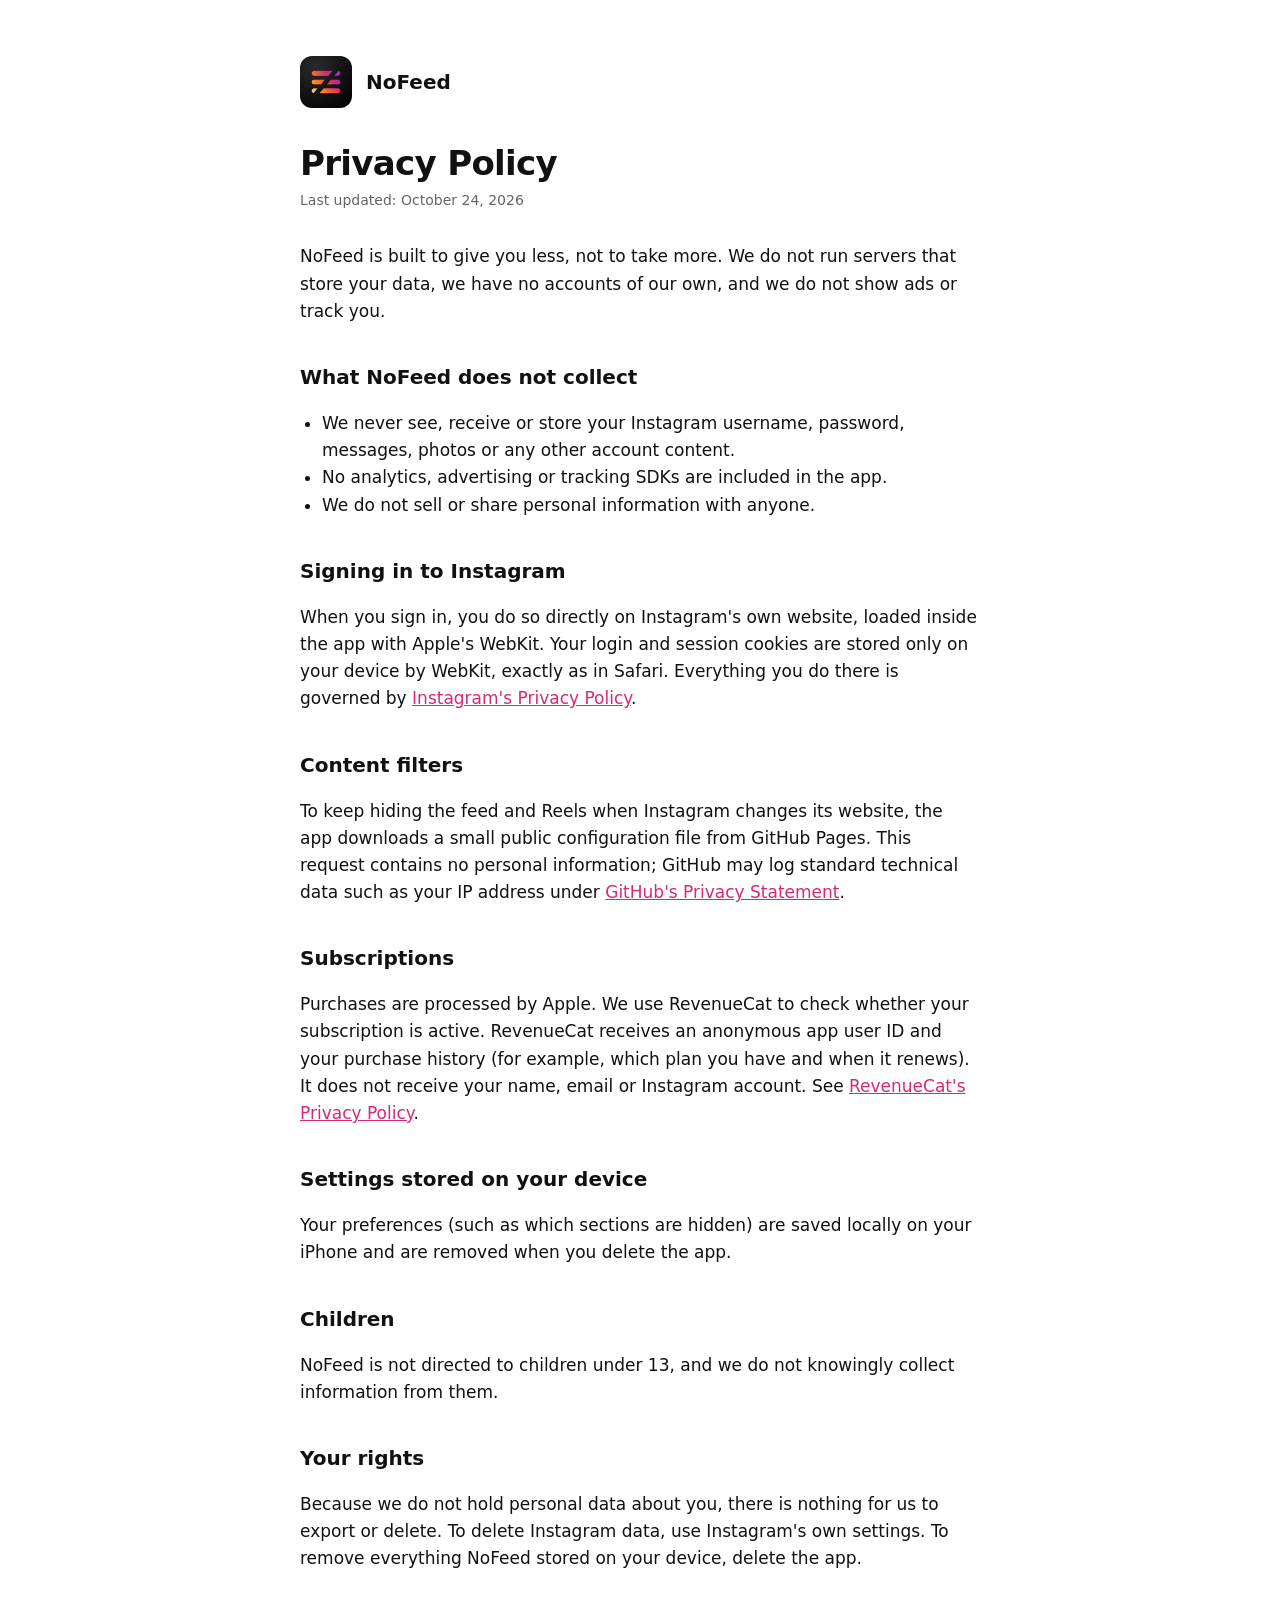
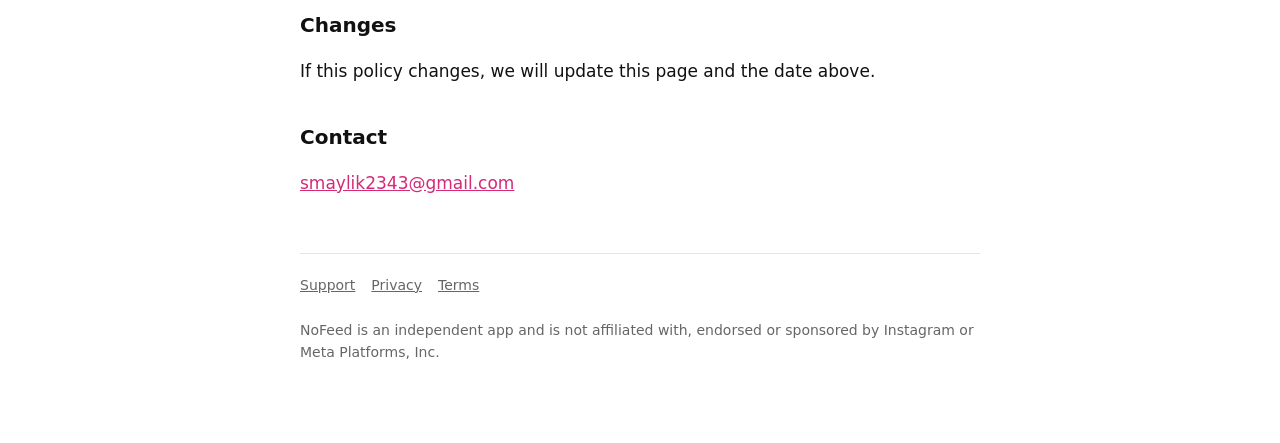
==== privacy.html @ 079a2770 "Pages: support, privacy, terms; filters.json v3 Co-Authored-By: Claude Fable 5.1 <noreply@anthropic." ====
<!doctype html><html lang="en"><head><meta charset="utf-8"><meta name="viewport" content="width=device-width,initial-scale=1"><link rel="stylesheet" href="style.css"><title>Privacy Policy – NoFeed</title></head><body><main><header><img src="icon.png" alt=""><a href="index.html">NoFeed</a></header>
<h1>Privacy Policy</h1><div class="date">Last updated: October 24, 2026</div>
<p>NoFeed is built to give you less, not to take more. We do not run servers that store your data, we have no accounts of our own, and we do not show ads or track you.</p>
<h2>What NoFeed does not collect</h2>
<ul><li>We never see, receive or store your Instagram username, password, messages, photos or any other account content.</li>
<li>No analytics, advertising or tracking SDKs are included in the app.</li>
<li>We do not sell or share personal information with anyone.</li></ul>
<h2>Signing in to Instagram</h2>
<p>When you sign in, you do so directly on Instagram's own website, loaded inside the app with Apple's WebKit. Your login and session cookies are stored only on your device by WebKit, exactly as in Safari. Everything you do there is governed by <a href="https://privacycenter.instagram.com/policy">Instagram's Privacy Policy</a>.</p>
<h2>Content filters</h2>
<p>To keep hiding the feed and Reels when Instagram changes its website, the app downloads a small public configuration file from GitHub Pages. This request contains no personal information; GitHub may log standard technical data such as your IP address under <a href="https://docs.github.com/en/site-policy/privacy-policies/github-general-privacy-statement">GitHub's Privacy Statement</a>.</p>
<h2>Subscriptions</h2>
<p>Purchases are processed by Apple. We use RevenueCat to check whether your subscription is active. RevenueCat receives an anonymous app user ID and your purchase history (for example, which plan you have and when it renews). It does not receive your name, email or Instagram account. See <a href="https://www.revenuecat.com/privacy">RevenueCat's Privacy Policy</a>.</p>
<h2>Settings stored on your device</h2>
<p>Your preferences (such as which sections are hidden) are saved locally on your iPhone and are removed when you delete the app.</p>
<h2>Children</h2>
<p>NoFeed is not directed to children under 13, and we do not knowingly collect information from them.</p>
<h2>Your rights</h2>
<p>Because we do not hold personal data about you, there is nothing for us to export or delete. To delete Instagram data, use Instagram's own settings. To remove everything NoFeed stored on your device, delete the app.</p>
<h2>Changes</h2>
<p>If this policy changes, we will update this page and the date above.</p>
<h2>Contact</h2>
<p><a href="mailto:smaylik2343@gmail.com">smaylik2343@gmail.com</a></p>
<footer><a href="index.html">Support</a><a href="privacy.html">Privacy</a><a href="terms.html">Terms</a><br><br>NoFeed is an independent app and is not affiliated with, endorsed or sponsored by Instagram or Meta Platforms, Inc.</footer></main></body></html>
---- style.css ----
:root{--bg:#fff;--fg:#111;--mut:#666;--line:#e5e5e5;--acc:#D62976}
@media (prefers-color-scheme:dark){:root{--bg:#000;--fg:#f2f2f2;--mut:#9a9aa0;--line:#222}}
*{box-sizing:border-box}body{margin:0;background:var(--bg);color:var(--fg);font:17px/1.6 -apple-system,BlinkMacSystemFont,"SF Pro Text",Inter,system-ui,sans-serif}
main{max-width:720px;margin:0 auto;padding:56px 20px 80px}
header{display:flex;align-items:center;gap:14px;margin-bottom:36px}header img{width:52px;height:52px;border-radius:12px}
header a{color:var(--fg);text-decoration:none;font-weight:700;font-size:20px}
h1{font-size:34px;line-height:1.15;letter-spacing:-0.02em;margin:0 0 6px}.date{color:var(--mut);font-size:14px;margin-bottom:32px}
h2{font-size:20px;margin:36px 0 8px}a{color:var(--acc)}ul{padding-left:22px}
footer{margin-top:56px;padding-top:20px;border-top:1px solid var(--line);color:var(--mut);font-size:14px}footer a{color:var(--mut);margin-right:16px}
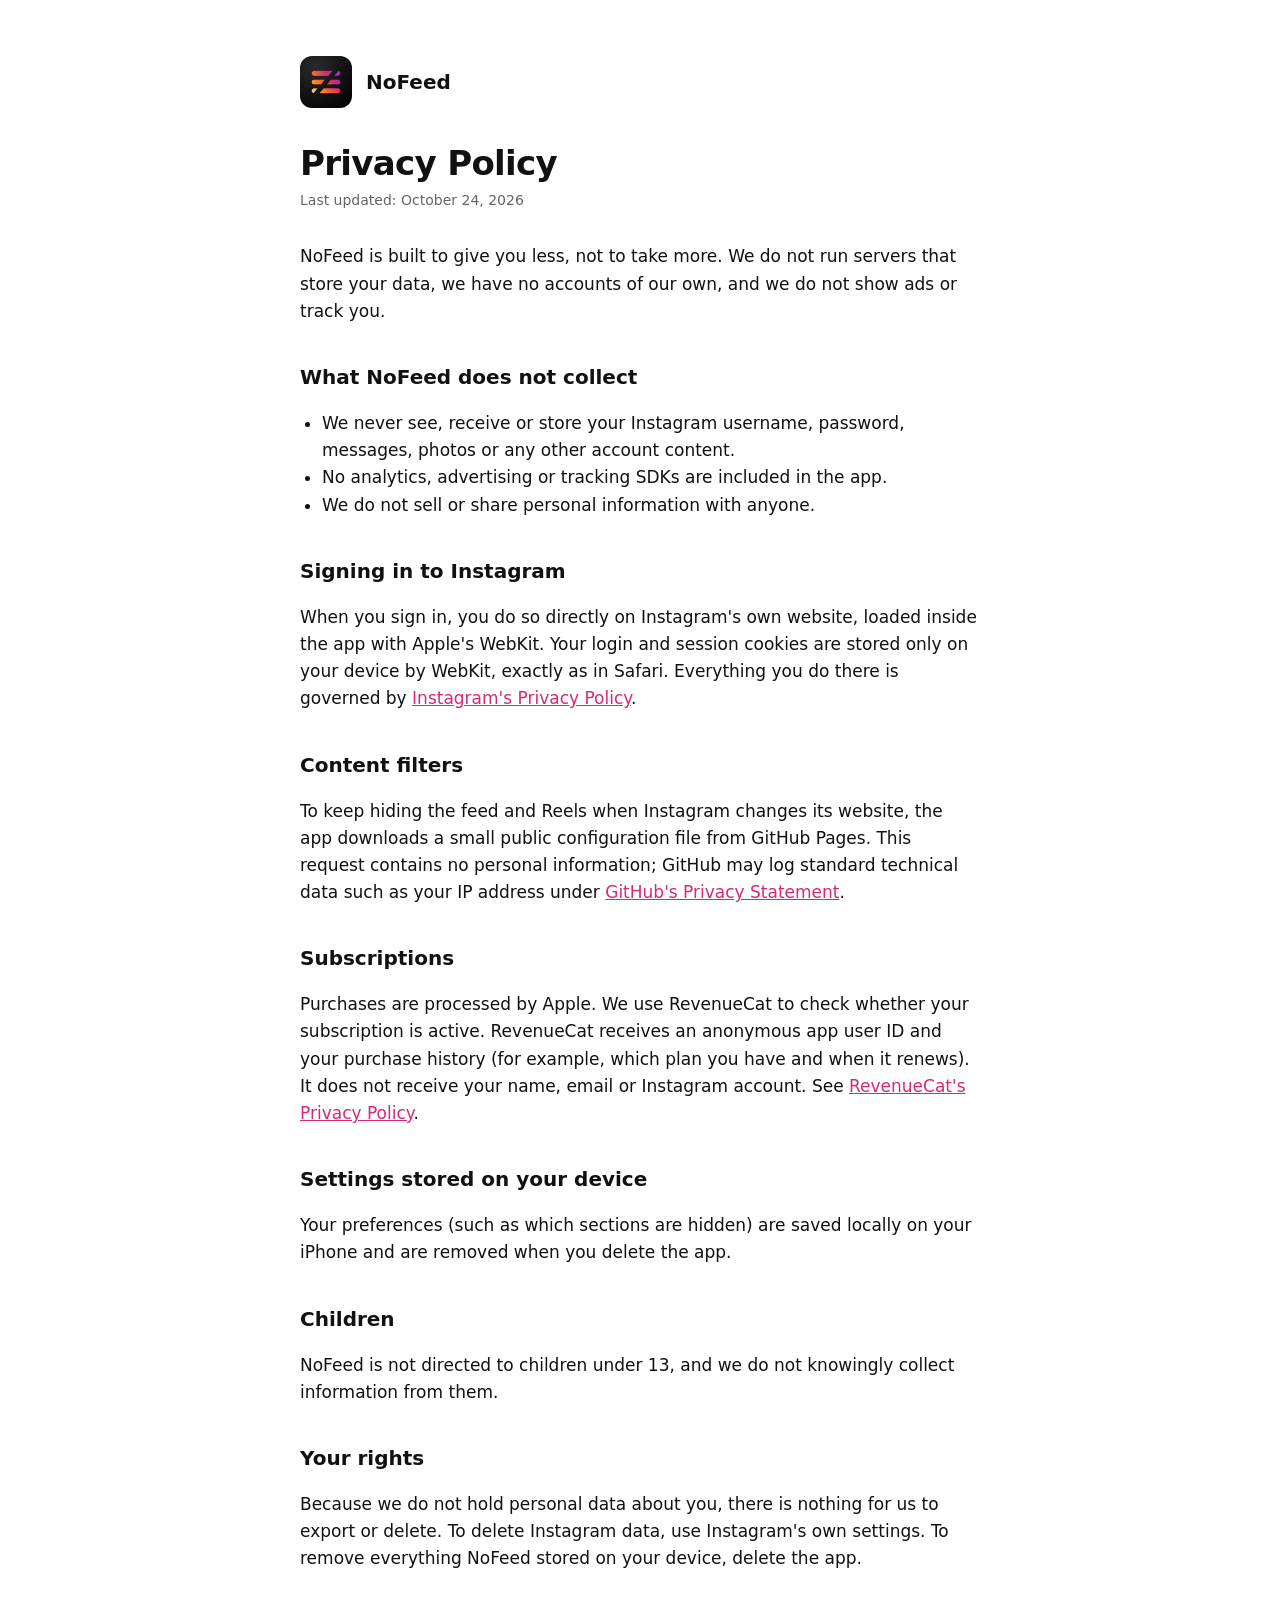
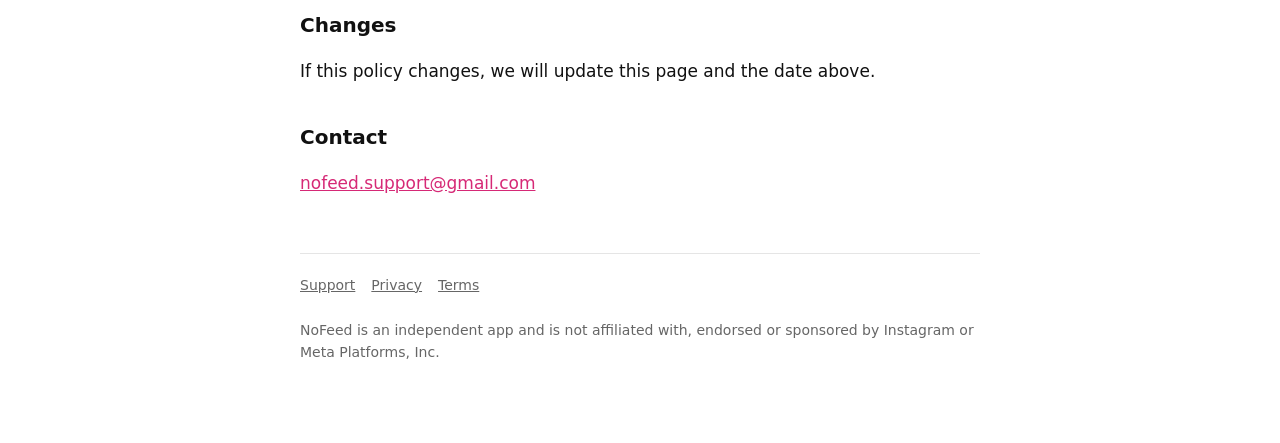
==== commit 51ffa002: "Contact email: nofeed.support@gmail.com" ====
--- a/privacy.html
+++ b/privacy.html
@@ -20,5 +20,5 @@
 <h2>Changes</h2>
 <p>If this policy changes, we will update this page and the date above.</p>
 <h2>Contact</h2>
-<p><a href="mailto:smaylik2343@gmail.com">smaylik2343@gmail.com</a></p>
+<p><a href="mailto:nofeed.support@gmail.com">nofeed.support@gmail.com</a></p>
 <footer><a href="index.html">Support</a><a href="privacy.html">Privacy</a><a href="terms.html">Terms</a><br><br>NoFeed is an independent app and is not affiliated with, endorsed or sponsored by Instagram or Meta Platforms, Inc.</footer></main></body></html>
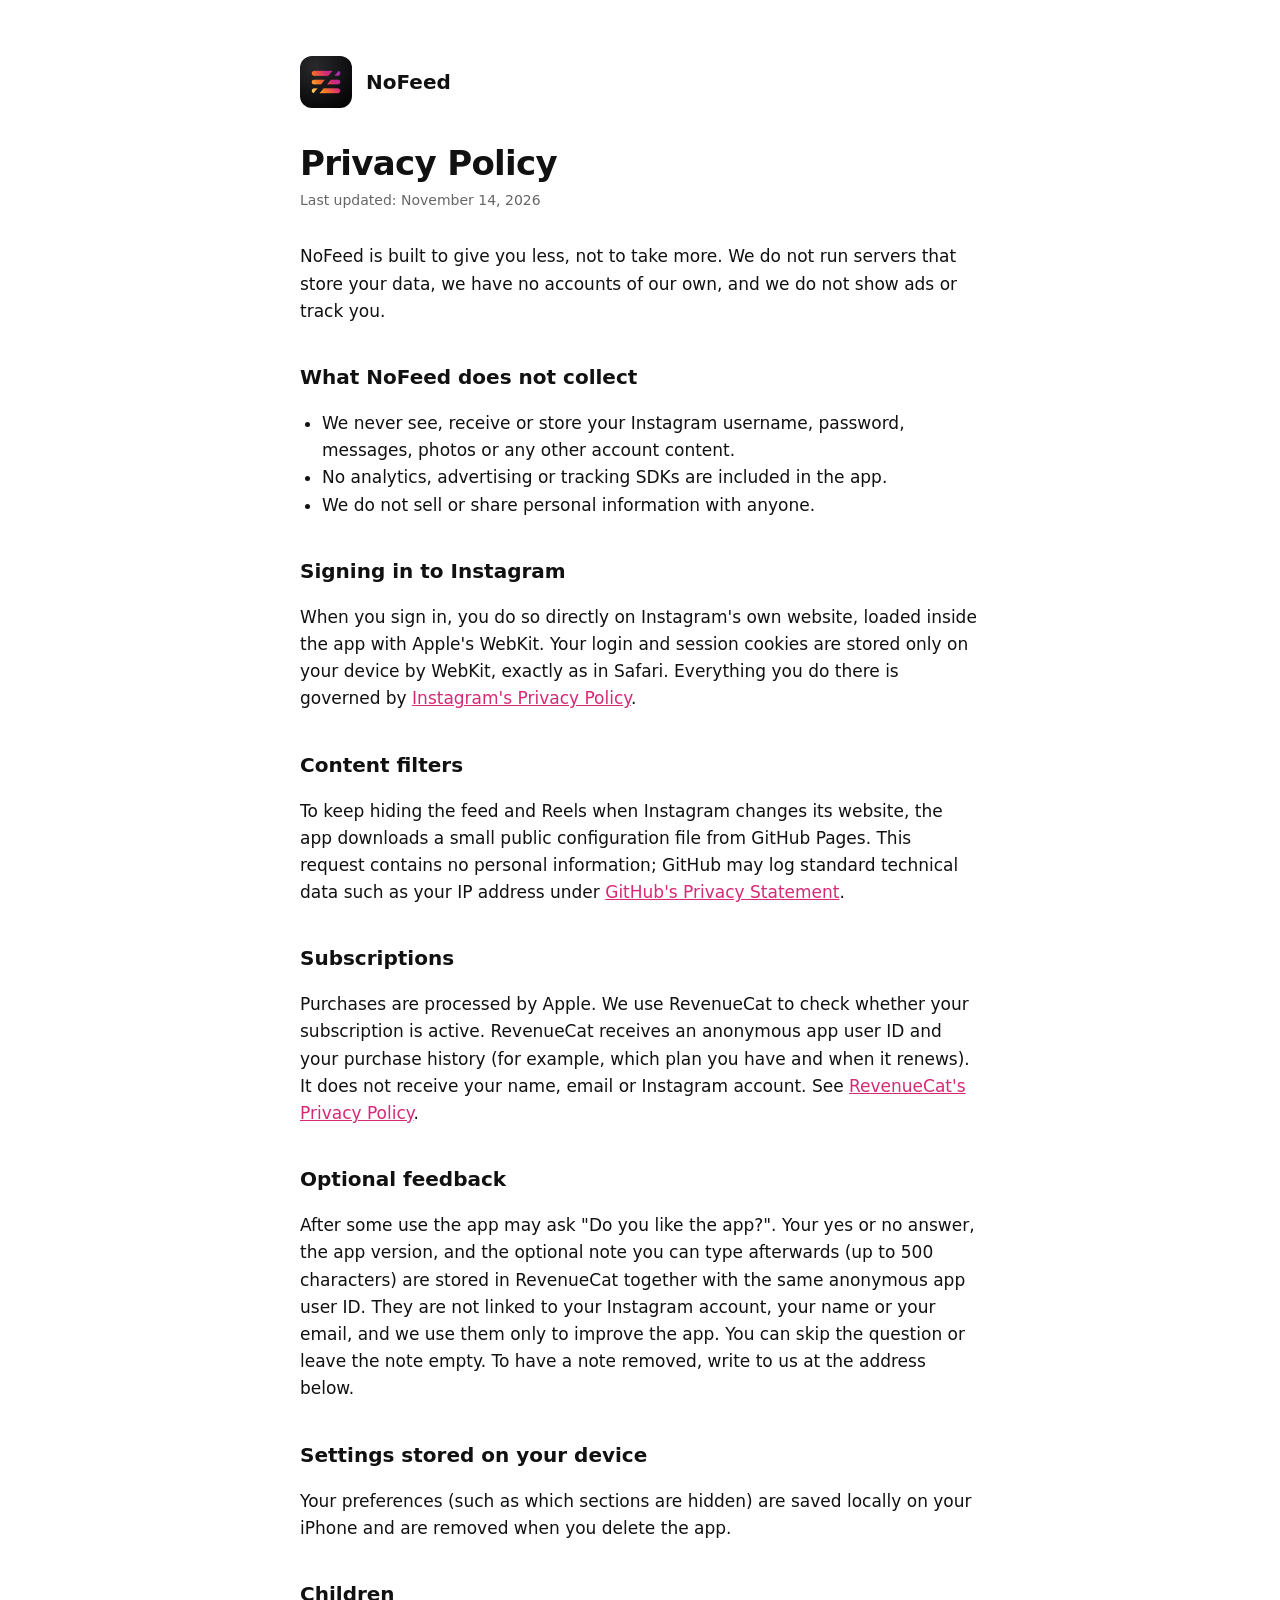
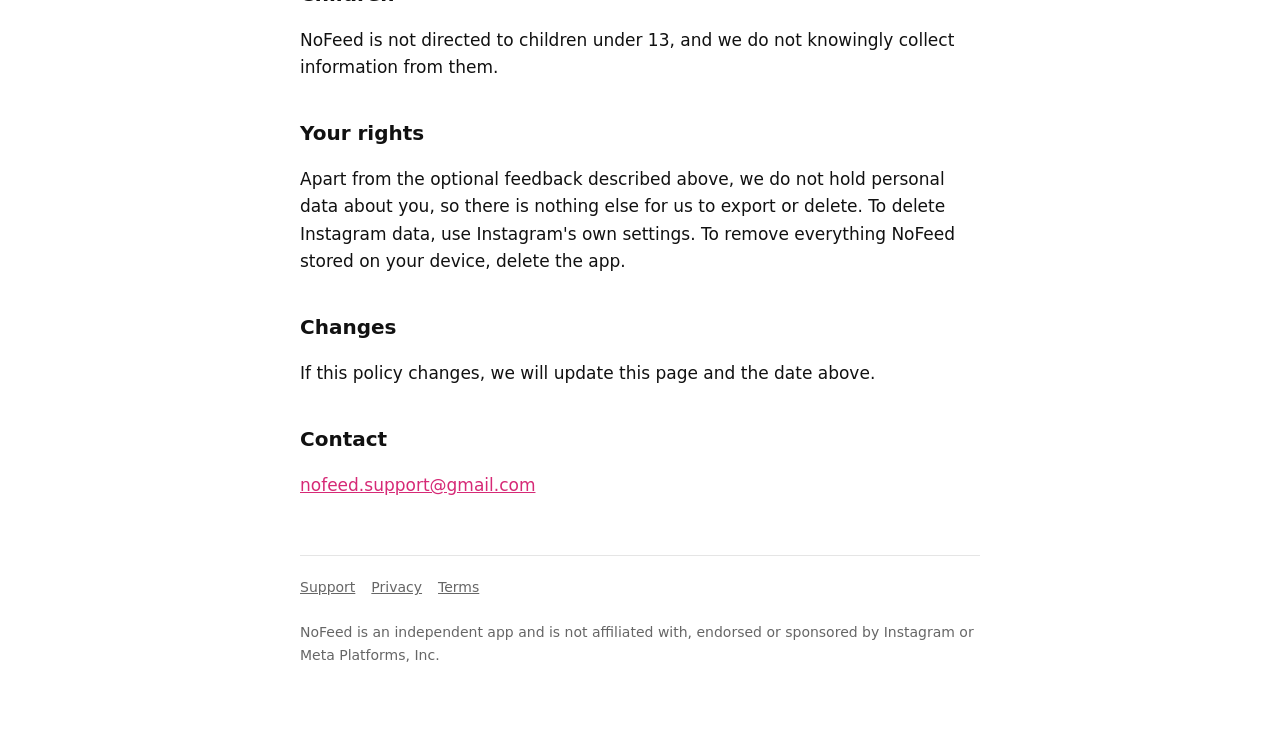
==== commit 5066baa8: "Privacy policy: optional feedback answers are stored in RevenueCat with the anonymous app user ID Co" ====
--- a/privacy.html
+++ b/privacy.html
@@ -1,5 +1,5 @@
 <!doctype html><html lang="en"><head><meta charset="utf-8"><meta name="viewport" content="width=device-width,initial-scale=1"><link rel="stylesheet" href="style.css"><title>Privacy Policy – NoFeed</title></head><body><main><header><img src="icon.png" alt=""><a href="index.html">NoFeed</a></header>
-<h1>Privacy Policy</h1><div class="date">Last updated: October 24, 2026</div>
+<h1>Privacy Policy</h1><div class="date">Last updated: November 14, 2026</div>
 <p>NoFeed is built to give you less, not to take more. We do not run servers that store your data, we have no accounts of our own, and we do not show ads or track you.</p>
 <h2>What NoFeed does not collect</h2>
 <ul><li>We never see, receive or store your Instagram username, password, messages, photos or any other account content.</li>
@@ -11,12 +11,14 @@
 <p>To keep hiding the feed and Reels when Instagram changes its website, the app downloads a small public configuration file from GitHub Pages. This request contains no personal information; GitHub may log standard technical data such as your IP address under <a href="https://docs.github.com/en/site-policy/privacy-policies/github-general-privacy-statement">GitHub's Privacy Statement</a>.</p>
 <h2>Subscriptions</h2>
 <p>Purchases are processed by Apple. We use RevenueCat to check whether your subscription is active. RevenueCat receives an anonymous app user ID and your purchase history (for example, which plan you have and when it renews). It does not receive your name, email or Instagram account. See <a href="https://www.revenuecat.com/privacy">RevenueCat's Privacy Policy</a>.</p>
+<h2>Optional feedback</h2>
+<p>After some use the app may ask "Do you like the app?". Your yes or no answer, the app version, and the optional note you can type afterwards (up to 500 characters) are stored in RevenueCat together with the same anonymous app user ID. They are not linked to your Instagram account, your name or your email, and we use them only to improve the app. You can skip the question or leave the note empty. To have a note removed, write to us at the address below.</p>
 <h2>Settings stored on your device</h2>
 <p>Your preferences (such as which sections are hidden) are saved locally on your iPhone and are removed when you delete the app.</p>
 <h2>Children</h2>
 <p>NoFeed is not directed to children under 13, and we do not knowingly collect information from them.</p>
 <h2>Your rights</h2>
-<p>Because we do not hold personal data about you, there is nothing for us to export or delete. To delete Instagram data, use Instagram's own settings. To remove everything NoFeed stored on your device, delete the app.</p>
+<p>Apart from the optional feedback described above, we do not hold personal data about you, so there is nothing else for us to export or delete. To delete Instagram data, use Instagram's own settings. To remove everything NoFeed stored on your device, delete the app.</p>
 <h2>Changes</h2>
 <p>If this policy changes, we will update this page and the date above.</p>
 <h2>Contact</h2>
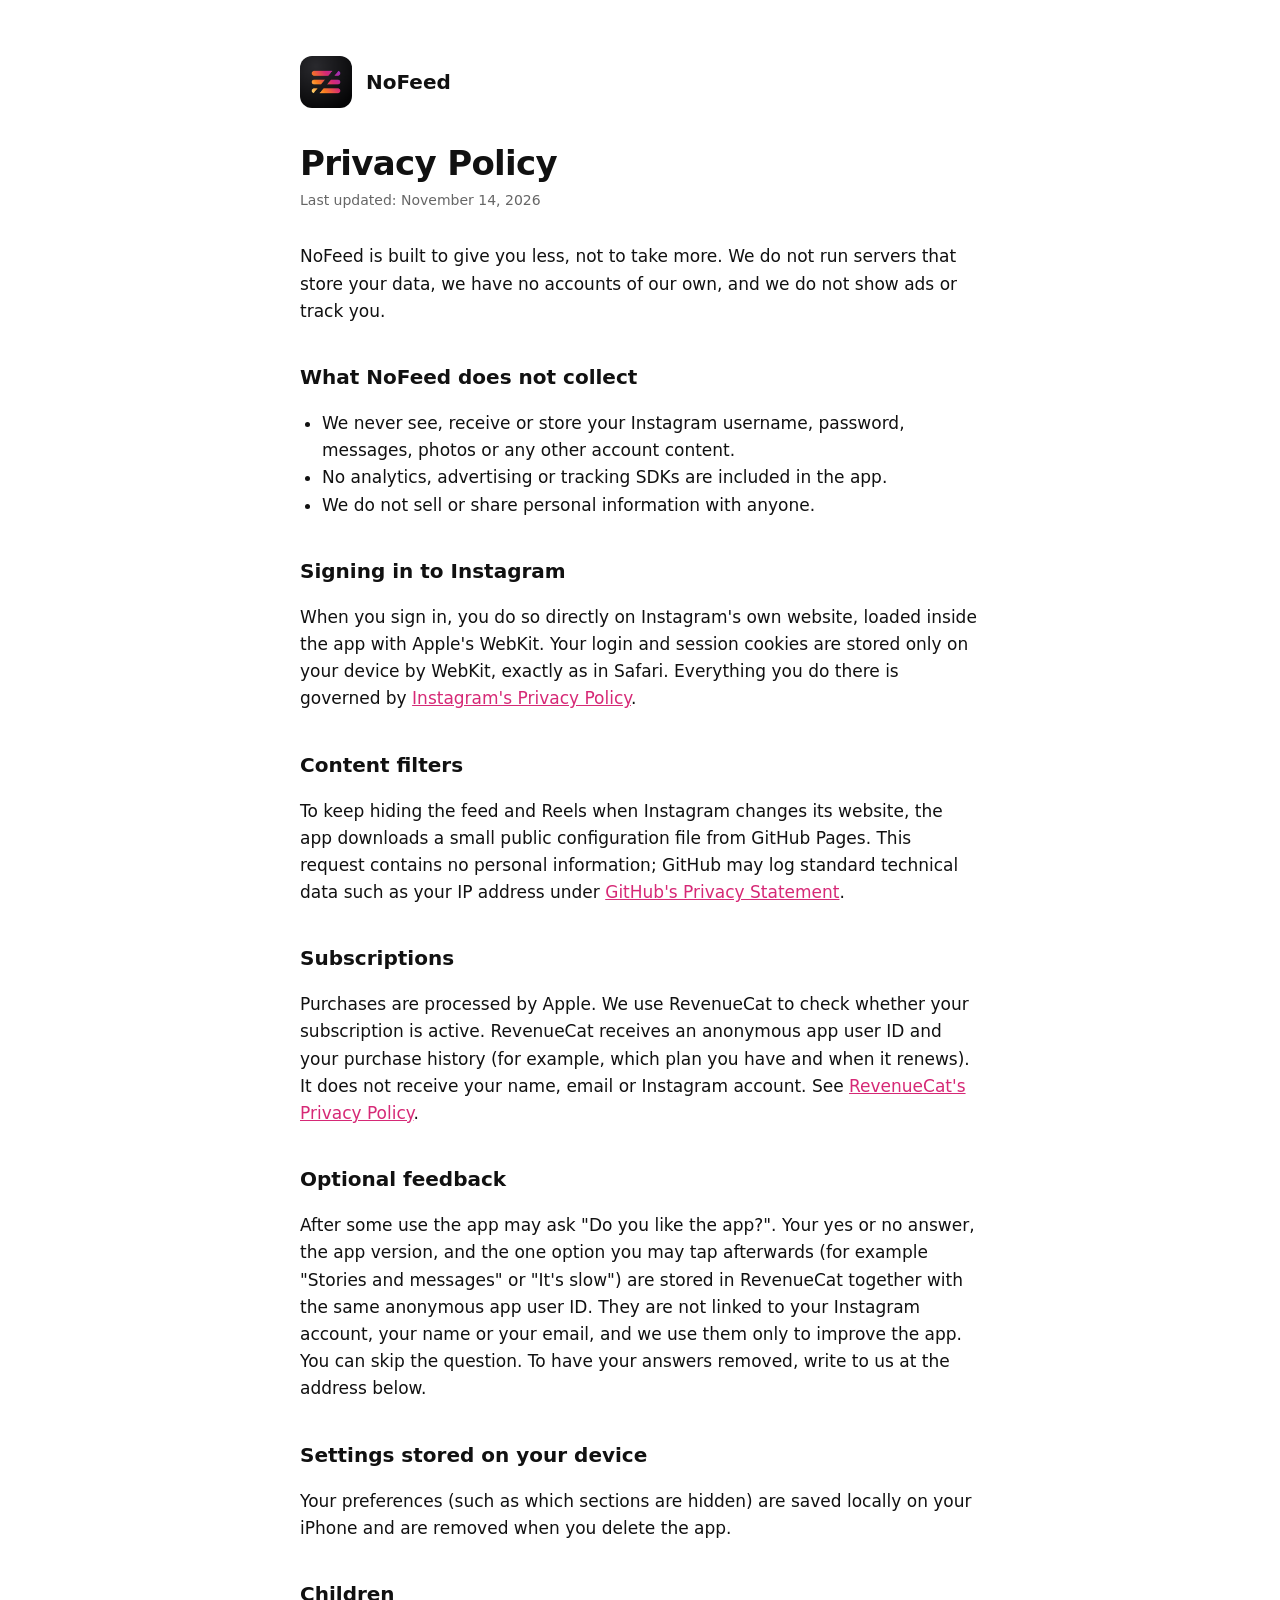
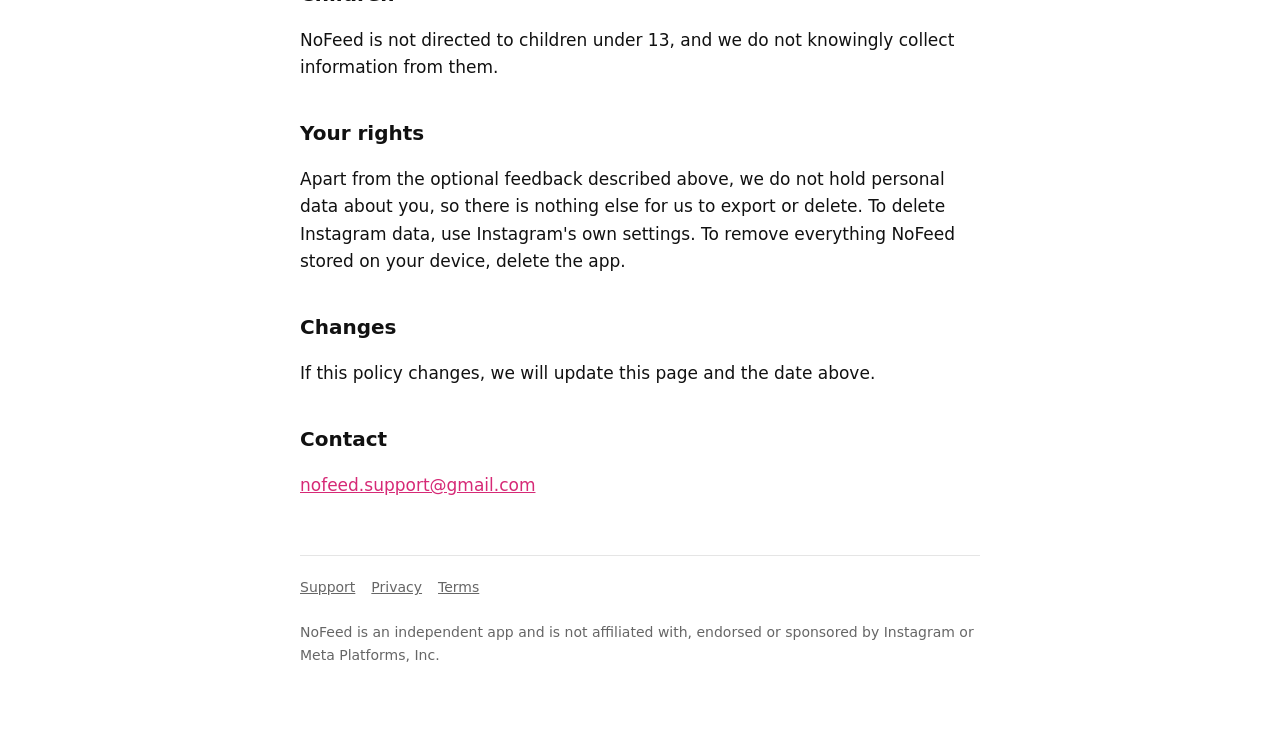
==== commit a677502c: "Privacy policy: the feedback follow-up is a tapped option, no free text Co-Authored-By: Claude Opus " ====
--- a/privacy.html
+++ b/privacy.html
@@ -12,7 +12,7 @@
 <h2>Subscriptions</h2>
 <p>Purchases are processed by Apple. We use RevenueCat to check whether your subscription is active. RevenueCat receives an anonymous app user ID and your purchase history (for example, which plan you have and when it renews). It does not receive your name, email or Instagram account. See <a href="https://www.revenuecat.com/privacy">RevenueCat's Privacy Policy</a>.</p>
 <h2>Optional feedback</h2>
-<p>After some use the app may ask "Do you like the app?". Your yes or no answer, the app version, and the optional note you can type afterwards (up to 500 characters) are stored in RevenueCat together with the same anonymous app user ID. They are not linked to your Instagram account, your name or your email, and we use them only to improve the app. You can skip the question or leave the note empty. To have a note removed, write to us at the address below.</p>
+<p>After some use the app may ask "Do you like the app?". Your yes or no answer, the app version, and the one option you may tap afterwards (for example "Stories and messages" or "It's slow") are stored in RevenueCat together with the same anonymous app user ID. They are not linked to your Instagram account, your name or your email, and we use them only to improve the app. You can skip the question. To have your answers removed, write to us at the address below.</p>
 <h2>Settings stored on your device</h2>
 <p>Your preferences (such as which sections are hidden) are saved locally on your iPhone and are removed when you delete the app.</p>
 <h2>Children</h2>
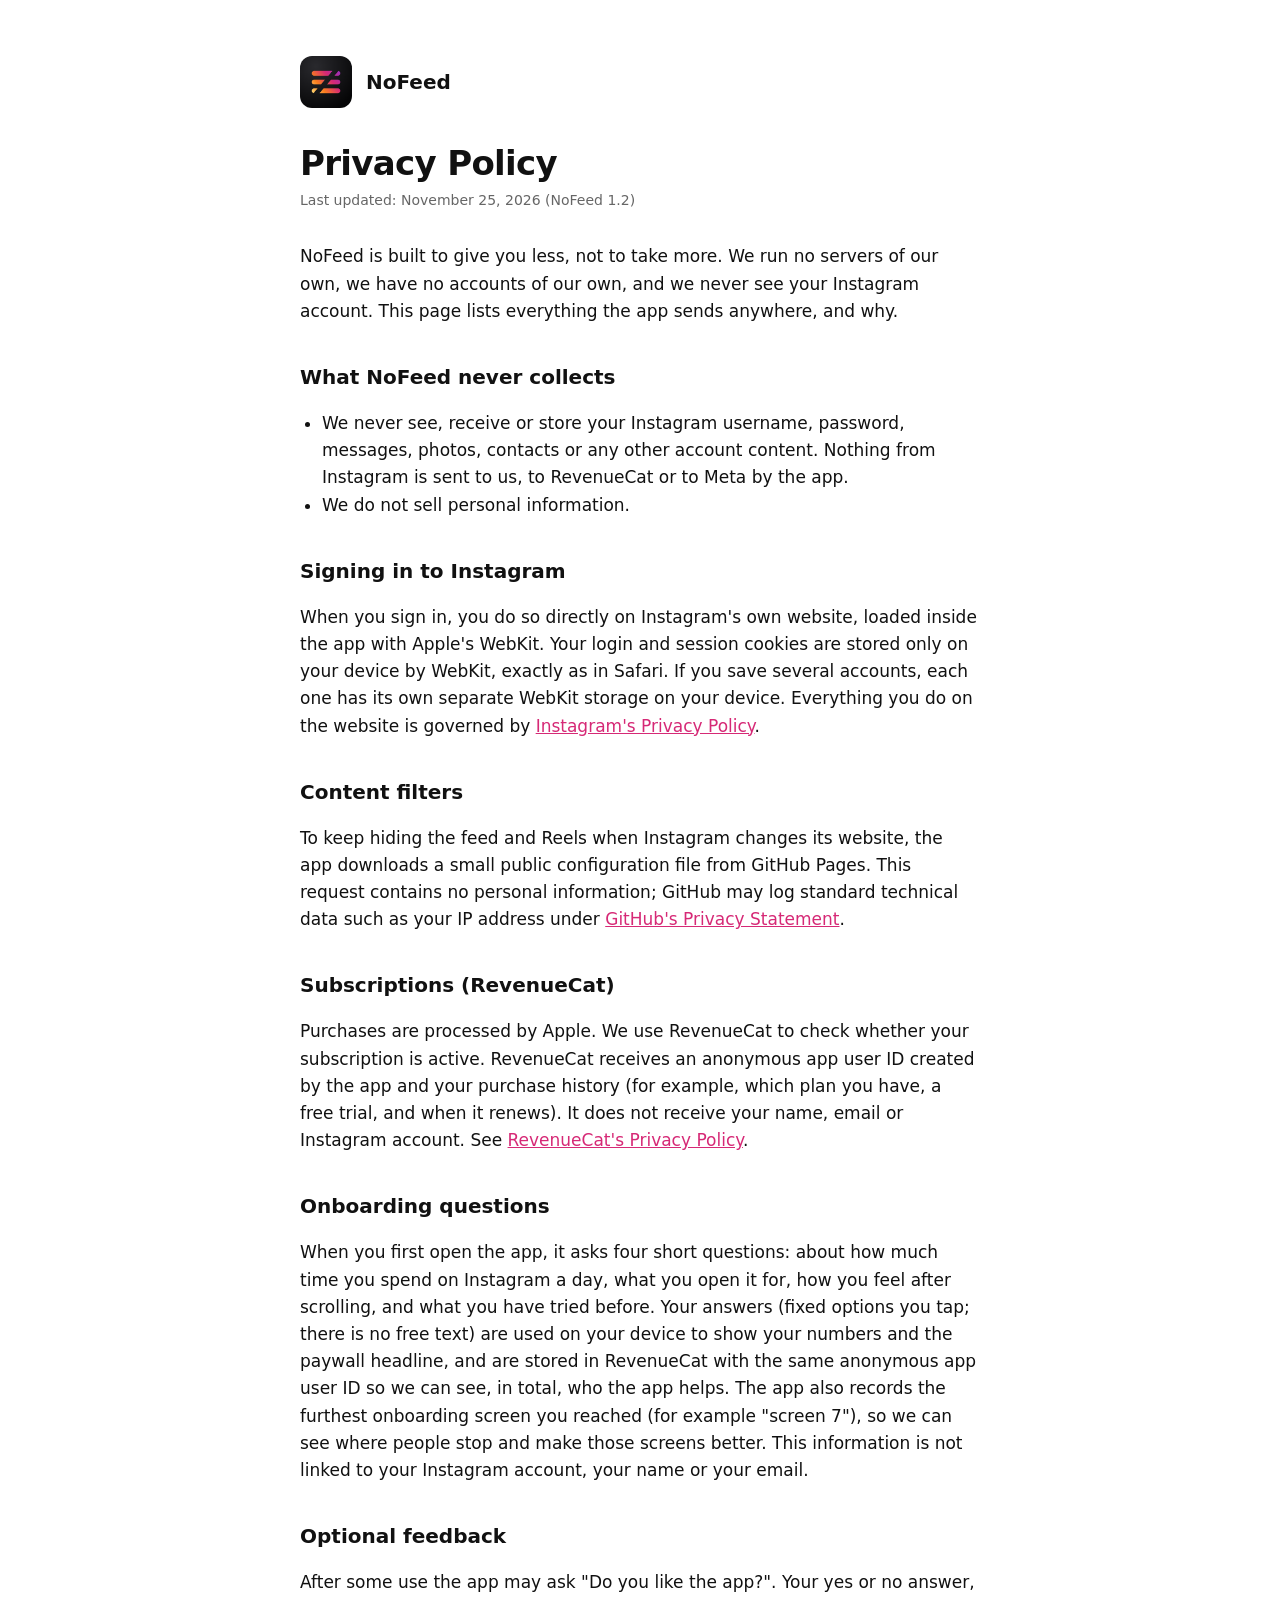
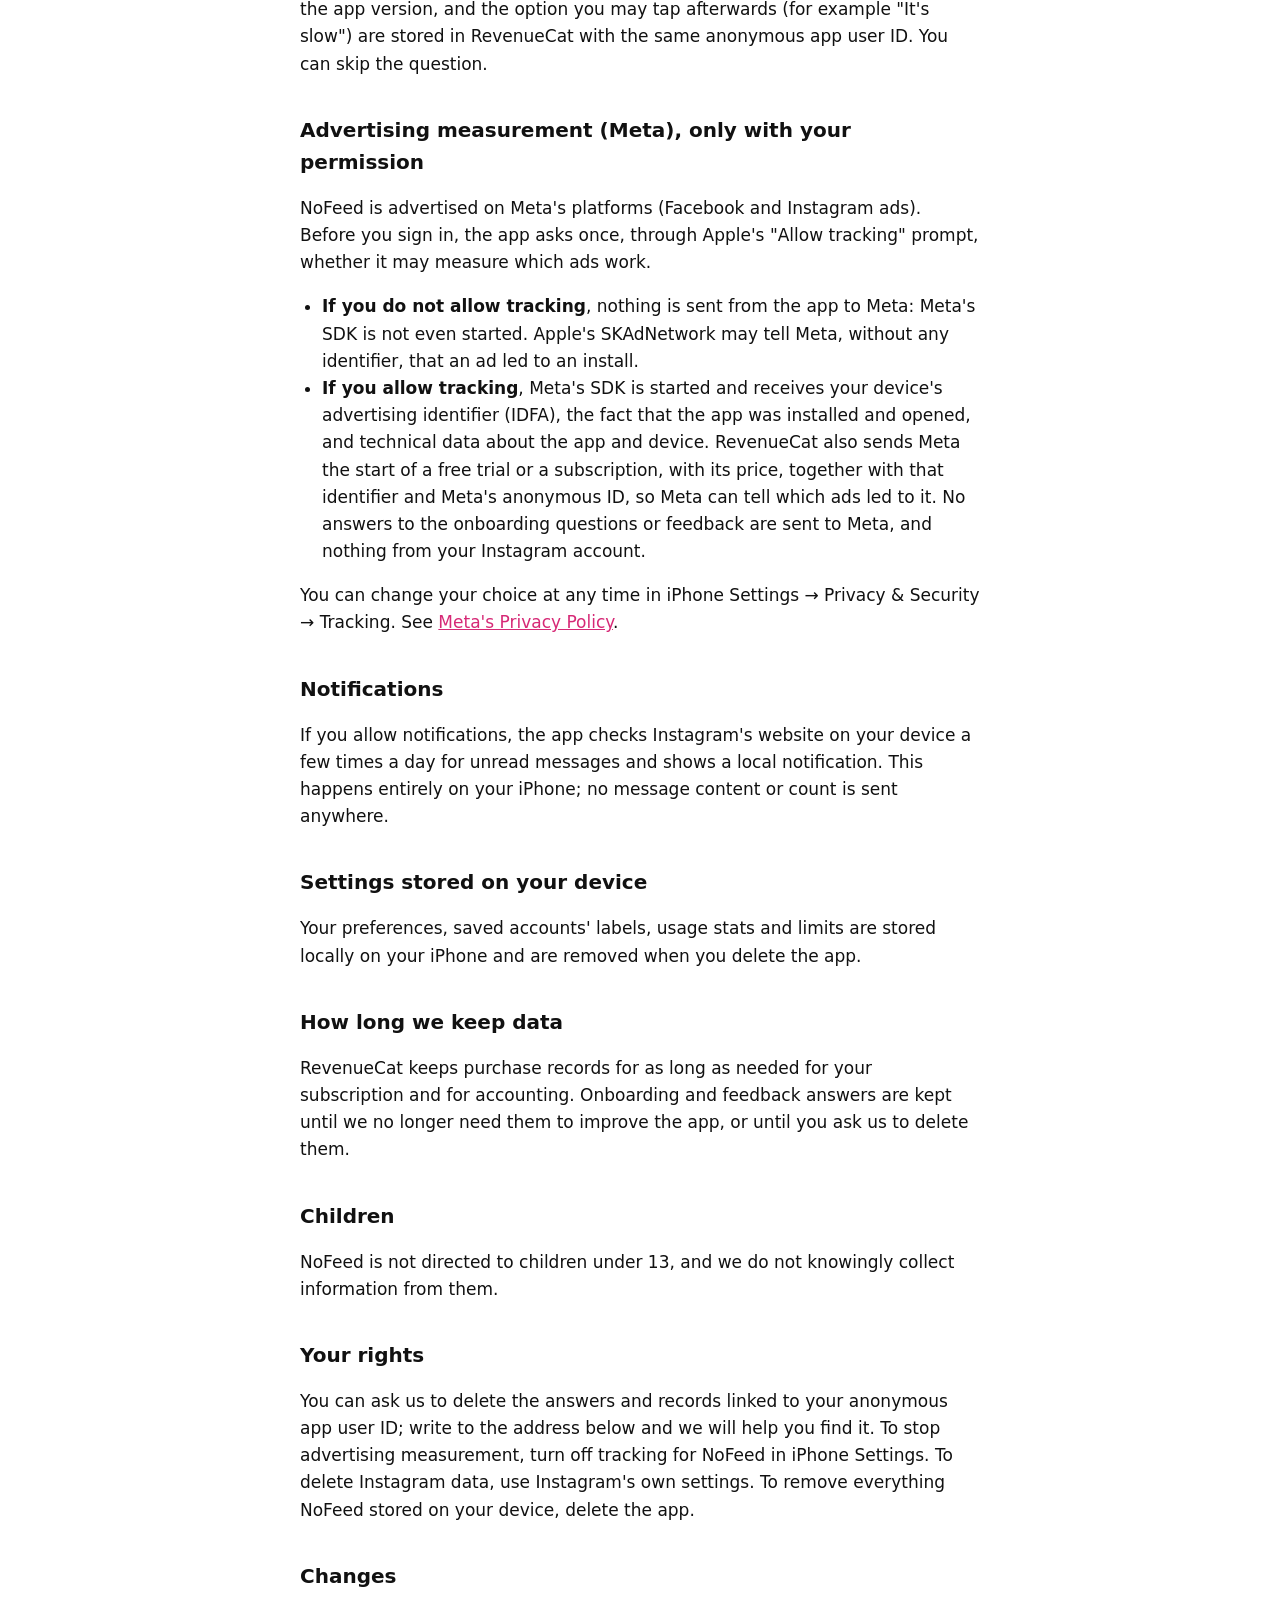
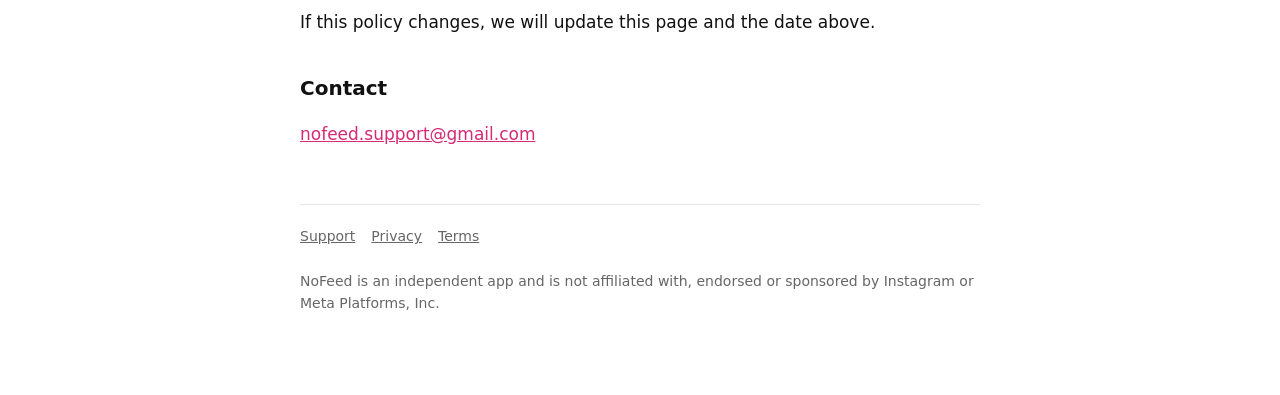
==== commit 5b24a9ae: "Privacy policy for NoFeed 1.2: onboarding questions and onb_step in RevenueCat, Meta ads measurement" ====
--- a/privacy.html
+++ b/privacy.html
@@ -1,24 +1,34 @@
 <!doctype html><html lang="en"><head><meta charset="utf-8"><meta name="viewport" content="width=device-width,initial-scale=1"><link rel="stylesheet" href="style.css"><title>Privacy Policy – NoFeed</title></head><body><main><header><img src="icon.png" alt=""><a href="index.html">NoFeed</a></header>
-<h1>Privacy Policy</h1><div class="date">Last updated: November 14, 2026</div>
-<p>NoFeed is built to give you less, not to take more. We do not run servers that store your data, we have no accounts of our own, and we do not show ads or track you.</p>
-<h2>What NoFeed does not collect</h2>
-<ul><li>We never see, receive or store your Instagram username, password, messages, photos or any other account content.</li>
-<li>No analytics, advertising or tracking SDKs are included in the app.</li>
-<li>We do not sell or share personal information with anyone.</li></ul>
+<h1>Privacy Policy</h1><div class="date">Last updated: November 25, 2026 (NoFeed 1.2)</div>
+<p>NoFeed is built to give you less, not to take more. We run no servers of our own, we have no accounts of our own, and we never see your Instagram account. This page lists everything the app sends anywhere, and why.</p>
+<h2>What NoFeed never collects</h2>
+<ul><li>We never see, receive or store your Instagram username, password, messages, photos, contacts or any other account content. Nothing from Instagram is sent to us, to RevenueCat or to Meta by the app.</li>
+<li>We do not sell personal information.</li></ul>
 <h2>Signing in to Instagram</h2>
-<p>When you sign in, you do so directly on Instagram's own website, loaded inside the app with Apple's WebKit. Your login and session cookies are stored only on your device by WebKit, exactly as in Safari. Everything you do there is governed by <a href="https://privacycenter.instagram.com/policy">Instagram's Privacy Policy</a>.</p>
+<p>When you sign in, you do so directly on Instagram's own website, loaded inside the app with Apple's WebKit. Your login and session cookies are stored only on your device by WebKit, exactly as in Safari. If you save several accounts, each one has its own separate WebKit storage on your device. Everything you do on the website is governed by <a href="https://privacycenter.instagram.com/policy">Instagram's Privacy Policy</a>.</p>
 <h2>Content filters</h2>
 <p>To keep hiding the feed and Reels when Instagram changes its website, the app downloads a small public configuration file from GitHub Pages. This request contains no personal information; GitHub may log standard technical data such as your IP address under <a href="https://docs.github.com/en/site-policy/privacy-policies/github-general-privacy-statement">GitHub's Privacy Statement</a>.</p>
-<h2>Subscriptions</h2>
-<p>Purchases are processed by Apple. We use RevenueCat to check whether your subscription is active. RevenueCat receives an anonymous app user ID and your purchase history (for example, which plan you have and when it renews). It does not receive your name, email or Instagram account. See <a href="https://www.revenuecat.com/privacy">RevenueCat's Privacy Policy</a>.</p>
+<h2>Subscriptions (RevenueCat)</h2>
+<p>Purchases are processed by Apple. We use RevenueCat to check whether your subscription is active. RevenueCat receives an anonymous app user ID created by the app and your purchase history (for example, which plan you have, a free trial, and when it renews). It does not receive your name, email or Instagram account. See <a href="https://www.revenuecat.com/privacy">RevenueCat's Privacy Policy</a>.</p>
+<h2>Onboarding questions</h2>
+<p>When you first open the app, it asks four short questions: about how much time you spend on Instagram a day, what you open it for, how you feel after scrolling, and what you have tried before. Your answers (fixed options you tap; there is no free text) are used on your device to show your numbers and the paywall headline, and are stored in RevenueCat with the same anonymous app user ID so we can see, in total, who the app helps. The app also records the furthest onboarding screen you reached (for example "screen 7"), so we can see where people stop and make those screens better. This information is not linked to your Instagram account, your name or your email.</p>
 <h2>Optional feedback</h2>
-<p>After some use the app may ask "Do you like the app?". Your yes or no answer, the app version, and the one option you may tap afterwards (for example "Stories and messages" or "It's slow") are stored in RevenueCat together with the same anonymous app user ID. They are not linked to your Instagram account, your name or your email, and we use them only to improve the app. You can skip the question. To have your answers removed, write to us at the address below.</p>
+<p>After some use the app may ask "Do you like the app?". Your yes or no answer, the app version, and the option you may tap afterwards (for example "It's slow") are stored in RevenueCat with the same anonymous app user ID. You can skip the question.</p>
+<h2>Advertising measurement (Meta), only with your permission</h2>
+<p>NoFeed is advertised on Meta's platforms (Facebook and Instagram ads). Before you sign in, the app asks once, through Apple's "Allow tracking" prompt, whether it may measure which ads work.</p>
+<ul><li><strong>If you do not allow tracking</strong>, nothing is sent from the app to Meta: Meta's SDK is not even started. Apple's SKAdNetwork may tell Meta, without any identifier, that an ad led to an install.</li>
+<li><strong>If you allow tracking</strong>, Meta's SDK is started and receives your device's advertising identifier (IDFA), the fact that the app was installed and opened, and technical data about the app and device. RevenueCat also sends Meta the start of a free trial or a subscription, with its price, together with that identifier and Meta's anonymous ID, so Meta can tell which ads led to it. No answers to the onboarding questions or feedback are sent to Meta, and nothing from your Instagram account.</li></ul>
+<p>You can change your choice at any time in iPhone Settings → Privacy &amp; Security → Tracking. See <a href="https://www.facebook.com/privacy/policy/">Meta's Privacy Policy</a>.</p>
+<h2>Notifications</h2>
+<p>If you allow notifications, the app checks Instagram's website on your device a few times a day for unread messages and shows a local notification. This happens entirely on your iPhone; no message content or count is sent anywhere.</p>
 <h2>Settings stored on your device</h2>
-<p>Your preferences (such as which sections are hidden) are saved locally on your iPhone and are removed when you delete the app.</p>
+<p>Your preferences, saved accounts' labels, usage stats and limits are stored locally on your iPhone and are removed when you delete the app.</p>
+<h2>How long we keep data</h2>
+<p>RevenueCat keeps purchase records for as long as needed for your subscription and for accounting. Onboarding and feedback answers are kept until we no longer need them to improve the app, or until you ask us to delete them.</p>
 <h2>Children</h2>
 <p>NoFeed is not directed to children under 13, and we do not knowingly collect information from them.</p>
 <h2>Your rights</h2>
-<p>Apart from the optional feedback described above, we do not hold personal data about you, so there is nothing else for us to export or delete. To delete Instagram data, use Instagram's own settings. To remove everything NoFeed stored on your device, delete the app.</p>
+<p>You can ask us to delete the answers and records linked to your anonymous app user ID; write to the address below and we will help you find it. To stop advertising measurement, turn off tracking for NoFeed in iPhone Settings. To delete Instagram data, use Instagram's own settings. To remove everything NoFeed stored on your device, delete the app.</p>
 <h2>Changes</h2>
 <p>If this policy changes, we will update this page and the date above.</p>
 <h2>Contact</h2>
